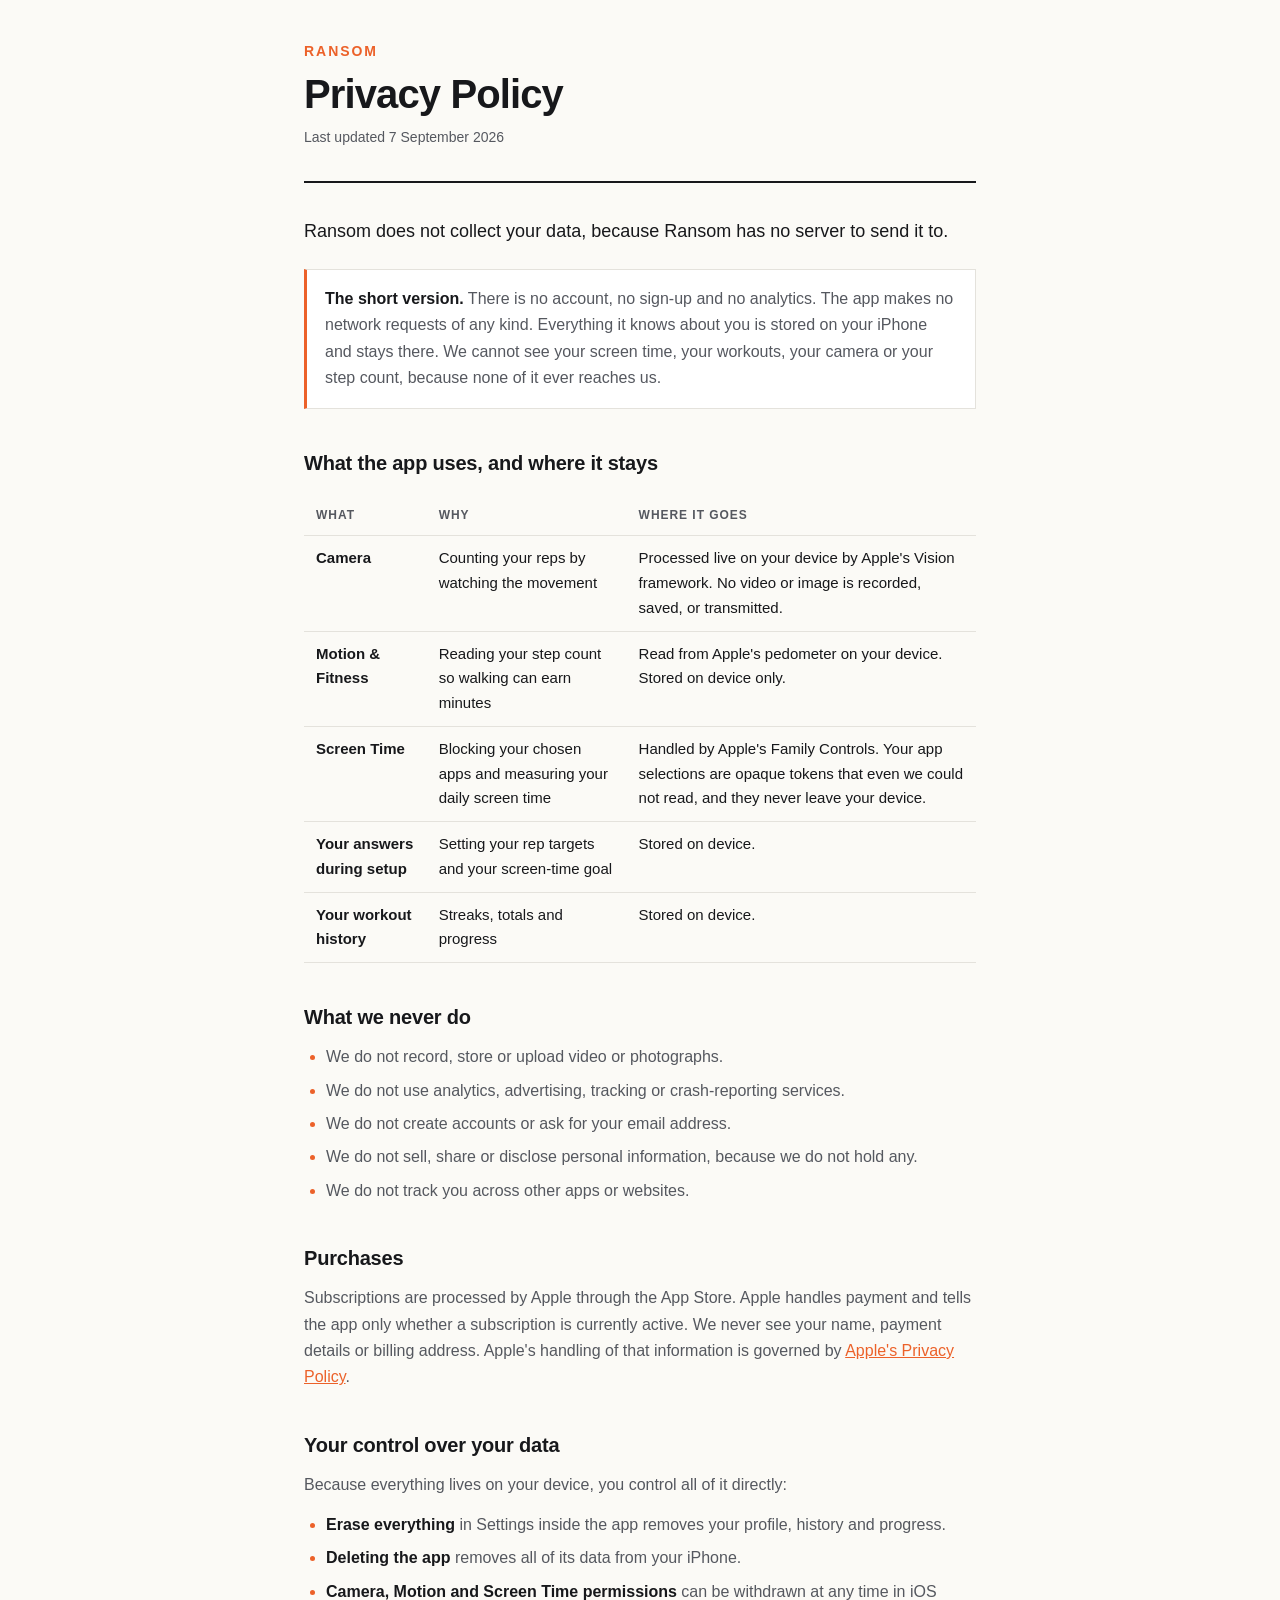
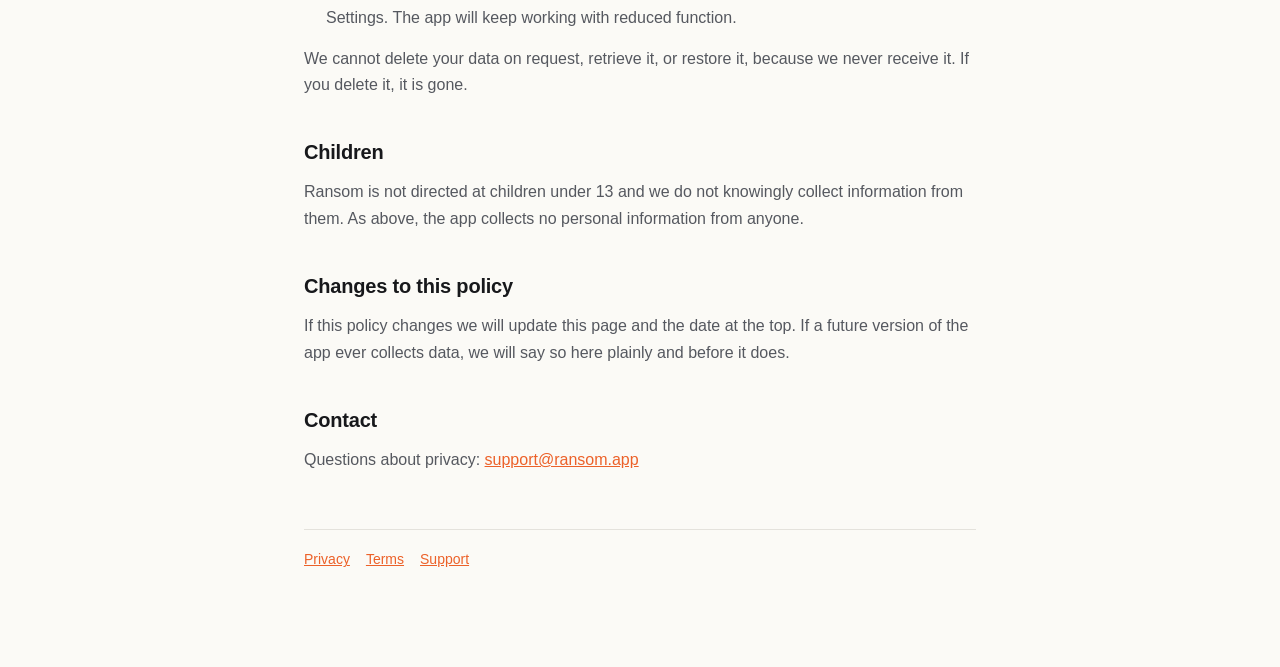
==== docs/privacy/index.html @ be6f7060 "Serve the legal pages from the repo, and stop linking to somebody else's domain ransom.app is not ou" ====
<!doctype html>
<html lang="en"><head>
<meta charset="utf-8"><meta name="viewport" content="width=device-width, initial-scale=1">
<title>Privacy Policy · Ransom</title><link rel="stylesheet" href="../style.css">
</head><body><div class="wrap">
<header>
  <div class="brand">Ransom</div>
  <h1>Privacy Policy</h1>
  <p class="updated">Last updated 7 September 2026</p>
</header>

<p class="lede">Ransom does not collect your data, because Ransom has no server to send it to.</p>

<div class="box">
  <p><strong>The short version.</strong> There is no account, no sign-up and no analytics. The app makes no network requests of any kind. Everything it knows about you is stored on your iPhone and stays there. We cannot see your screen time, your workouts, your camera or your step count, because none of it ever reaches us.</p>
</div>

<h2>What the app uses, and where it stays</h2>
<table>
  <tr><th>What</th><th>Why</th><th>Where it goes</th></tr>
  <tr><td><strong>Camera</strong></td><td>Counting your reps by watching the movement</td><td>Processed live on your device by Apple's Vision framework. No video or image is recorded, saved, or transmitted.</td></tr>
  <tr><td><strong>Motion &amp; Fitness</strong></td><td>Reading your step count so walking can earn minutes</td><td>Read from Apple's pedometer on your device. Stored on device only.</td></tr>
  <tr><td><strong>Screen Time</strong></td><td>Blocking your chosen apps and measuring your daily screen time</td><td>Handled by Apple's Family Controls. Your app selections are opaque tokens that even we could not read, and they never leave your device.</td></tr>
  <tr><td><strong>Your answers during setup</strong></td><td>Setting your rep targets and your screen-time goal</td><td>Stored on device.</td></tr>
  <tr><td><strong>Your workout history</strong></td><td>Streaks, totals and progress</td><td>Stored on device.</td></tr>
</table>

<h2>What we never do</h2>
<ul>
  <li>We do not record, store or upload video or photographs.</li>
  <li>We do not use analytics, advertising, tracking or crash-reporting services.</li>
  <li>We do not create accounts or ask for your email address.</li>
  <li>We do not sell, share or disclose personal information, because we do not hold any.</li>
  <li>We do not track you across other apps or websites.</li>
</ul>

<h2>Purchases</h2>
<p>Subscriptions are processed by Apple through the App Store. Apple handles payment and tells the app only whether a subscription is currently active. We never see your name, payment details or billing address. Apple's handling of that information is governed by <a href="https://www.apple.com/legal/privacy/">Apple's Privacy Policy</a>.</p>

<h2>Your control over your data</h2>
<p>Because everything lives on your device, you control all of it directly:</p>
<ul>
  <li><strong>Erase everything</strong> in Settings inside the app removes your profile, history and progress.</li>
  <li><strong>Deleting the app</strong> removes all of its data from your iPhone.</li>
  <li><strong>Camera, Motion and Screen Time permissions</strong> can be withdrawn at any time in iOS Settings. The app will keep working with reduced function.</li>
</ul>
<p>We cannot delete your data on request, retrieve it, or restore it, because we never receive it. If you delete it, it is gone.</p>

<h2>Children</h2>
<p>Ransom is not directed at children under 13 and we do not knowingly collect information from them. As above, the app collects no personal information from anyone.</p>

<h2>Changes to this policy</h2>
<p>If this policy changes we will update this page and the date at the top. If a future version of the app ever collects data, we will say so here plainly and before it does.</p>

<h2>Contact</h2>
<p>Questions about privacy: <a href="mailto:support@ransom.app">support@ransom.app</a></p>

<footer><a href="/privacy">Privacy</a><a href="/terms">Terms</a><a href="/support">Support</a></footer>
</div></body></html>
---- docs/style.css ----
:root {
  --paper: #FBFAF6;
  --ink: #17181B;
  --ink-2: #55585F;
  --brand: #EC6129;
  --rule: #E4E2DC;
  --surface: #FFFFFF;
}
@media (prefers-color-scheme: dark) {
  :root {
    --paper: #121316; --ink: #ECEDEF; --ink-2: #A8ACB4;
    --brand: #FF7C46; --rule: #2A2D33; --surface: #1A1C20;
  }
}
* { box-sizing: border-box; }
body {
  margin: 0; background: var(--paper); color: var(--ink);
  font: 16px/1.65 -apple-system, BlinkMacSystemFont, "Segoe UI", Helvetica, Arial, sans-serif;
  -webkit-font-smoothing: antialiased;
}
.wrap { max-width: 720px; margin: 0 auto; padding: 40px 24px 96px; }
header { border-bottom: 2px solid var(--ink); padding-bottom: 18px; margin-bottom: 34px; }
.brand { font-size: 14px; font-weight: 700; letter-spacing: .14em; text-transform: uppercase; color: var(--brand); }
h1 { font-size: clamp(30px, 5vw, 40px); line-height: 1.08; letter-spacing: -.022em; margin: 10px 0 0; }
.updated { color: var(--ink-2); font-size: 14px; margin-top: 10px; }
h2 { font-size: 20px; letter-spacing: -.01em; margin: 38px 0 10px; }
h3 { font-size: 16px; margin: 24px 0 6px; }
p, li { color: var(--ink-2); }
p { margin: 0 0 14px; }
ul { margin: 0 0 14px; padding-left: 22px; }
li { margin-bottom: 7px; }
li::marker { color: var(--brand); }
strong { color: var(--ink); font-weight: 600; }
a { color: var(--brand); }
.lede { font-size: 18px; color: var(--ink); }
.box {
  background: var(--surface); border: 1px solid var(--rule);
  border-left: 3px solid var(--brand); padding: 16px 18px; margin: 22px 0;
}
.box p:last-child { margin-bottom: 0; }
table { border-collapse: collapse; width: 100%; margin: 16px 0; font-size: 15px; }
th, td { text-align: left; padding: 10px 12px; border-bottom: 1px solid var(--rule); vertical-align: top; }
th { font-size: 12px; letter-spacing: .08em; text-transform: uppercase; color: var(--ink-2); }
footer { margin-top: 56px; padding-top: 18px; border-top: 1px solid var(--rule); font-size: 14px; color: var(--ink-2); }
footer a { margin-right: 16px; }
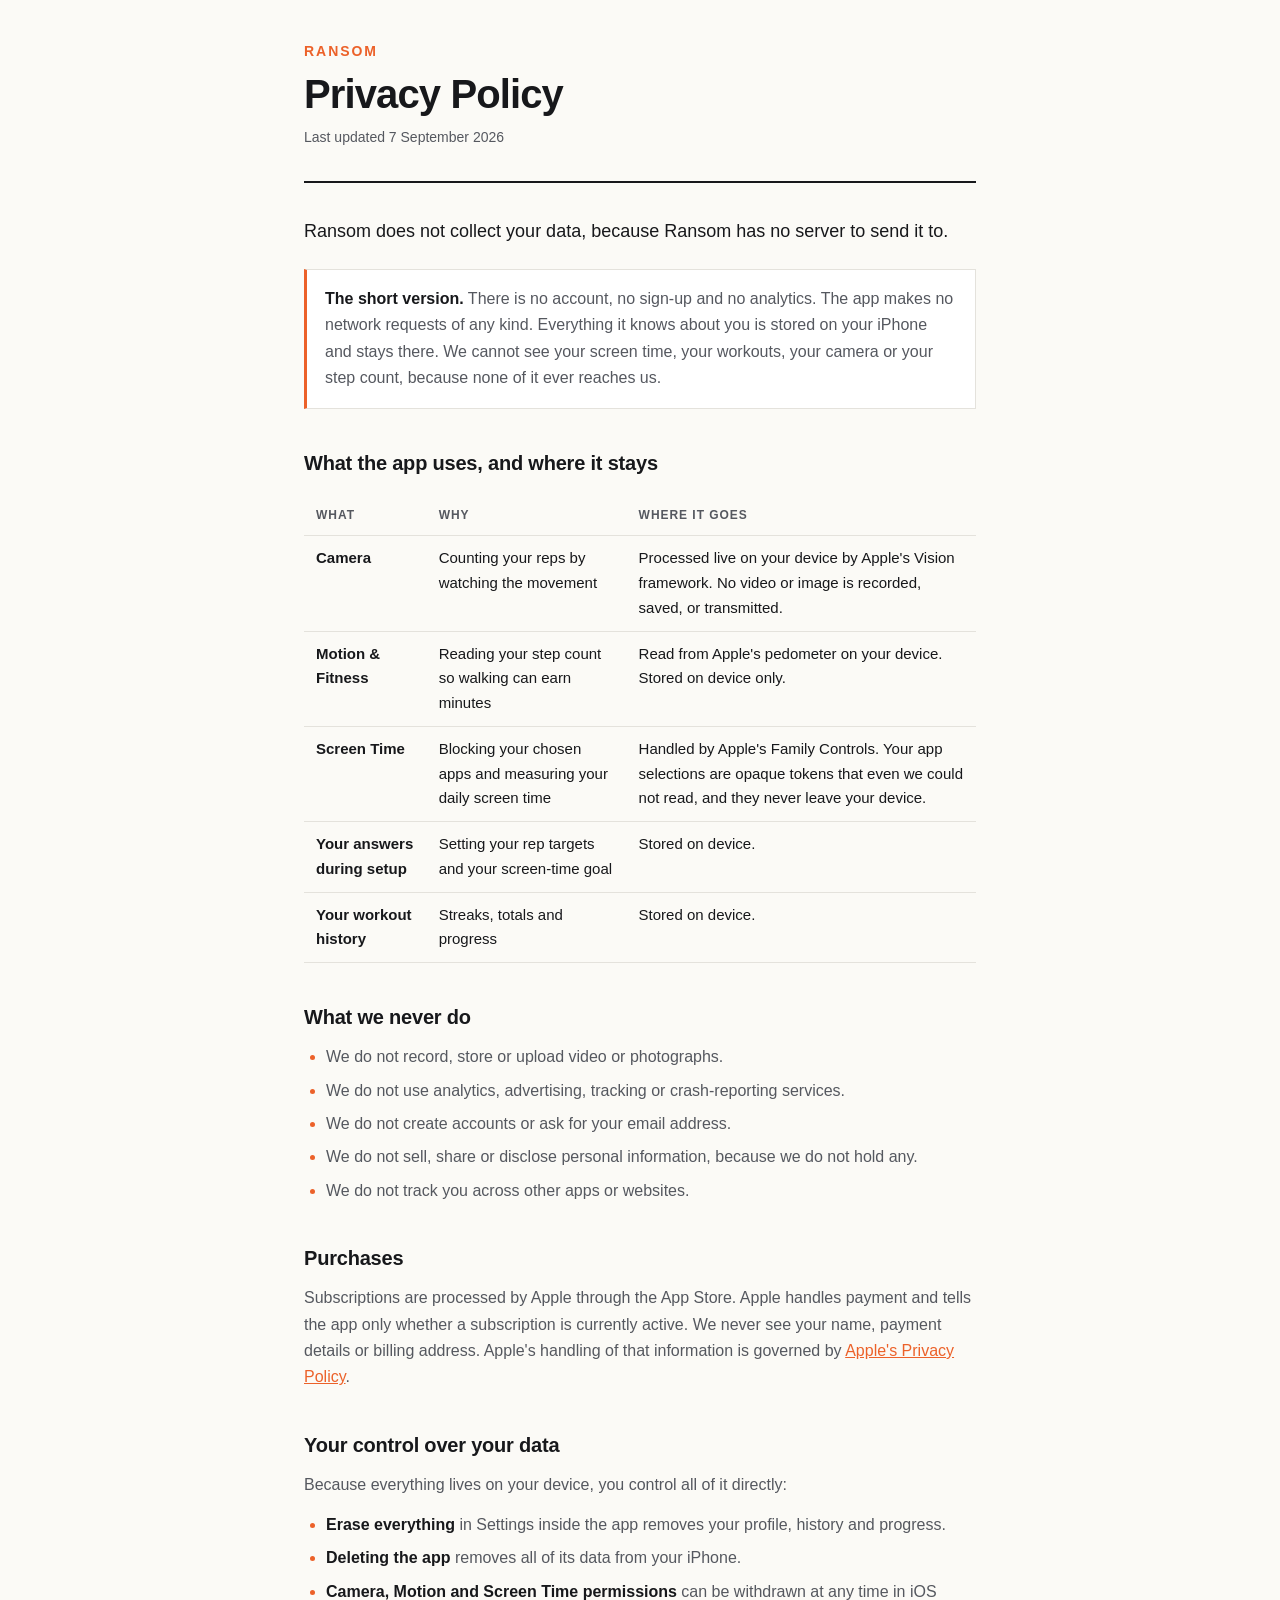
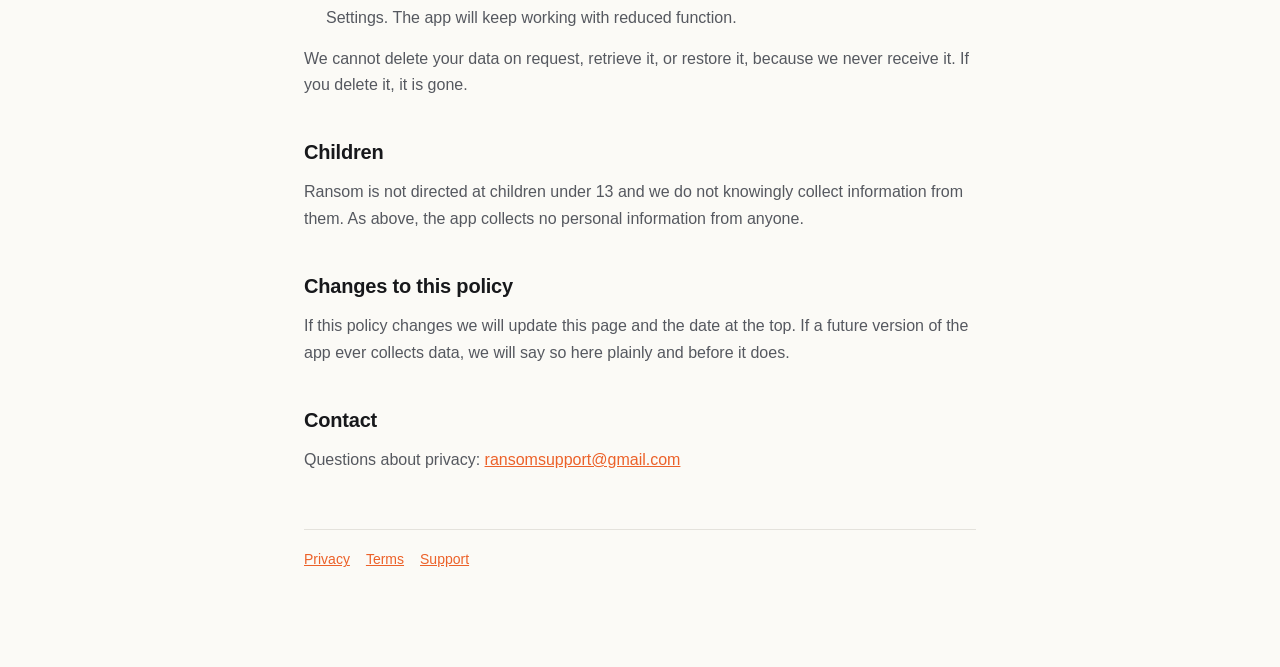
==== commit 781b75ef: "A support address that exists All three pages carried support@ransom.app, on a domain we do not own," ====
--- a/docs/privacy/index.html
+++ b/docs/privacy/index.html
@@ -53,7 +53,7 @@
 <p>If this policy changes we will update this page and the date at the top. If a future version of the app ever collects data, we will say so here plainly and before it does.</p>
 
 <h2>Contact</h2>
-<p>Questions about privacy: <a href="mailto:support@ransom.app">support@ransom.app</a></p>
+<p>Questions about privacy: <a href="mailto:ransomsupport@gmail.com">ransomsupport@gmail.com</a></p>
 
 <footer><a href="/privacy">Privacy</a><a href="/terms">Terms</a><a href="/support">Support</a></footer>
 </div></body></html>
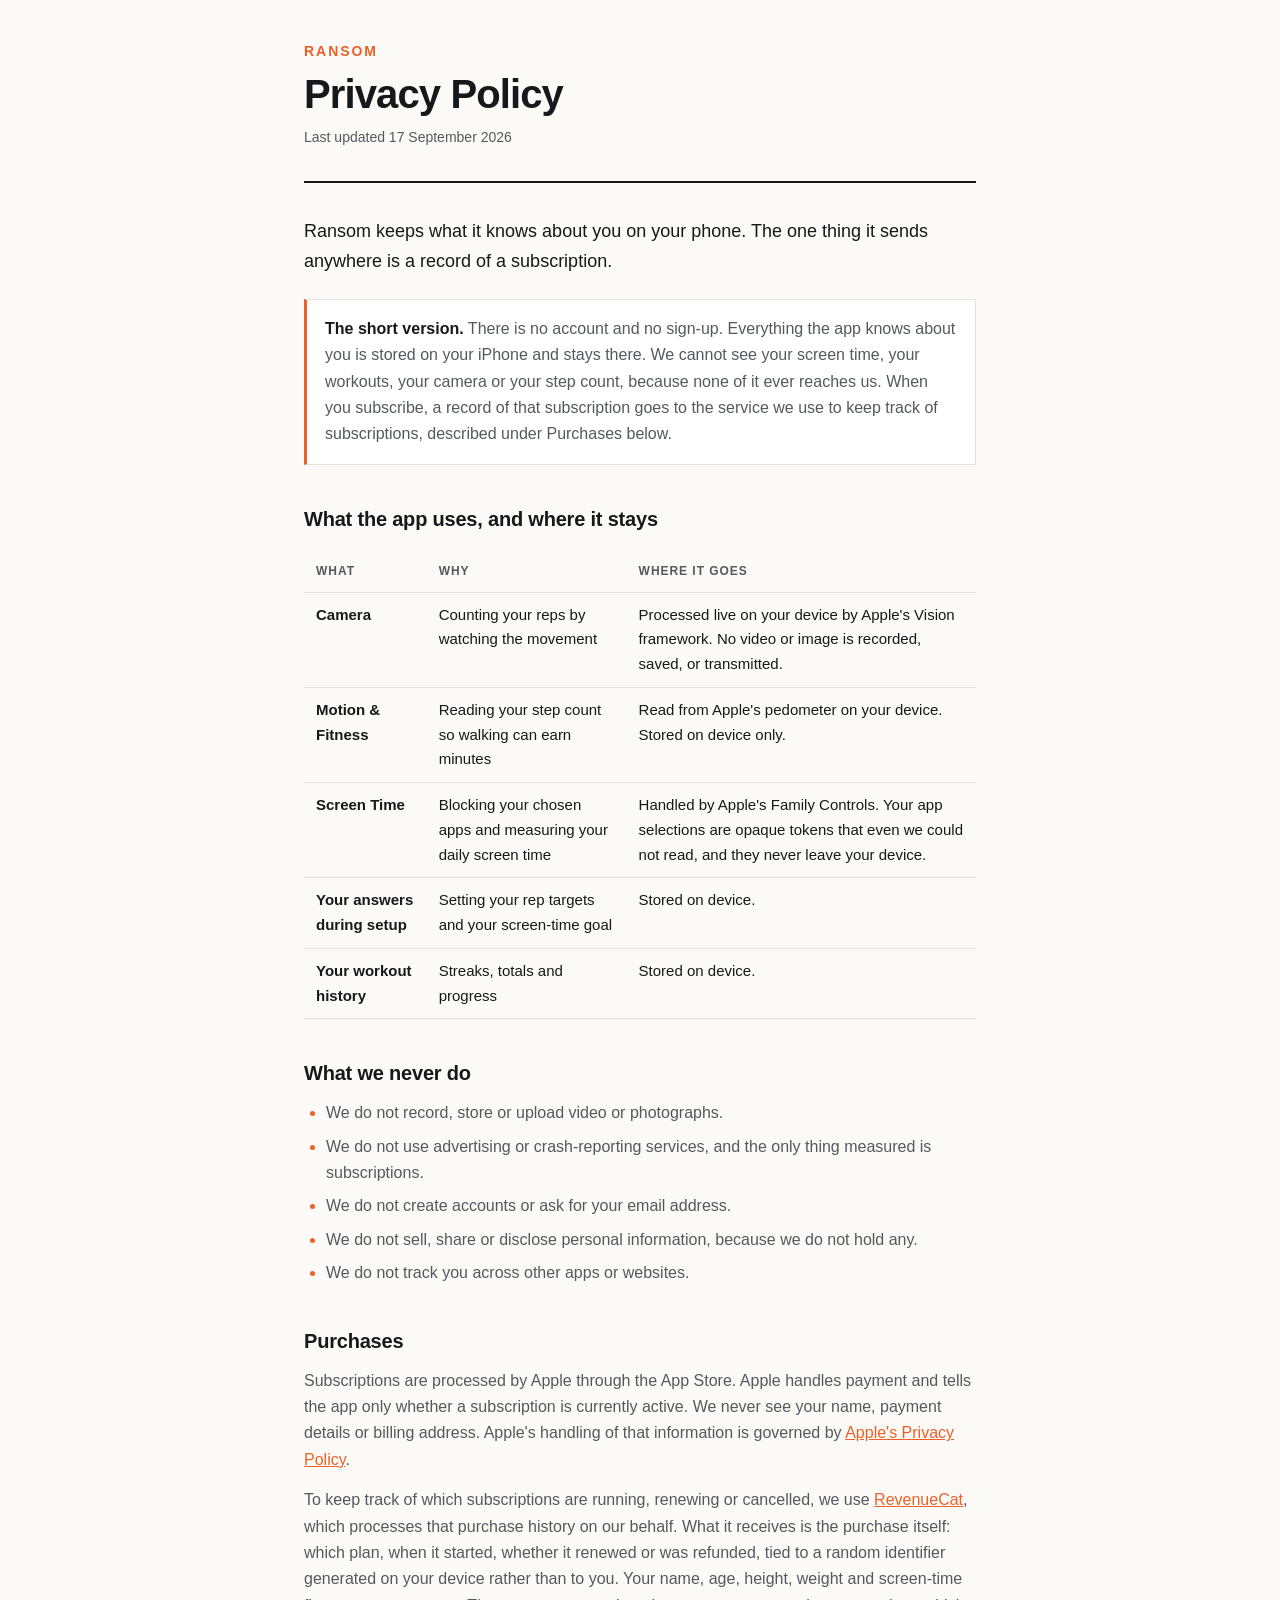
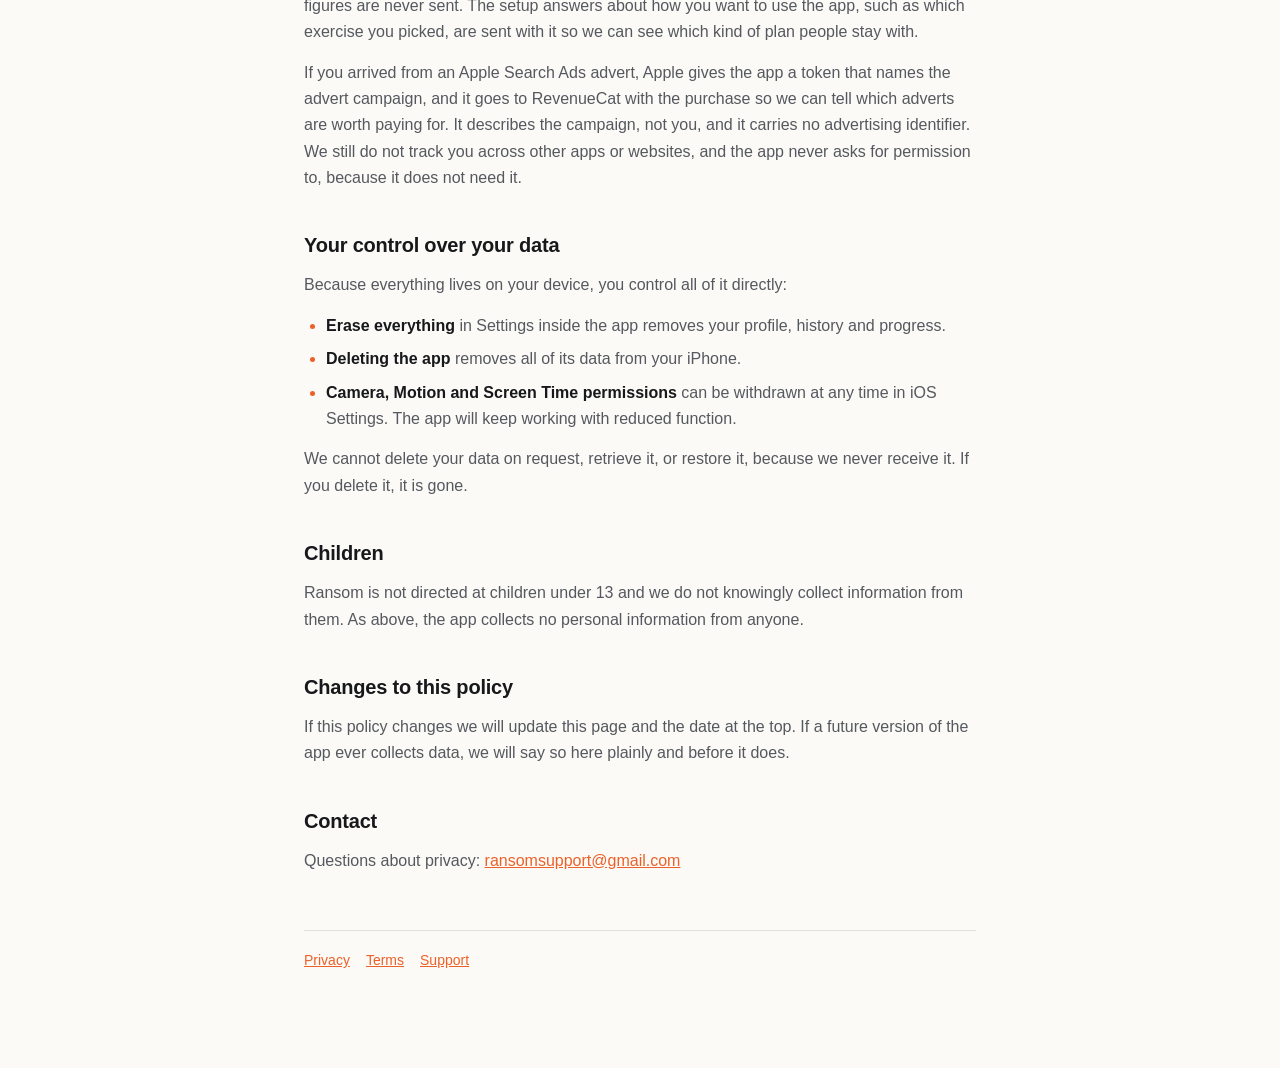
==== commit 18e6d894: "The privacy policy tells the truth about purchase records RevenueCat ships in 1.0.2, and the policy " ====
--- a/docs/privacy/index.html
+++ b/docs/privacy/index.html
@@ -6,13 +6,13 @@
 <header>
   <div class="brand">Ransom</div>
   <h1>Privacy Policy</h1>
-  <p class="updated">Last updated 7 September 2026</p>
+  <p class="updated">Last updated 17 September 2026</p>
 </header>
 
-<p class="lede">Ransom does not collect your data, because Ransom has no server to send it to.</p>
+<p class="lede">Ransom keeps what it knows about you on your phone. The one thing it sends anywhere is a record of a subscription.</p>
 
 <div class="box">
-  <p><strong>The short version.</strong> There is no account, no sign-up and no analytics. The app makes no network requests of any kind. Everything it knows about you is stored on your iPhone and stays there. We cannot see your screen time, your workouts, your camera or your step count, because none of it ever reaches us.</p>
+  <p><strong>The short version.</strong> There is no account and no sign-up. Everything the app knows about you is stored on your iPhone and stays there. We cannot see your screen time, your workouts, your camera or your step count, because none of it ever reaches us. When you subscribe, a record of that subscription goes to the service we use to keep track of subscriptions, described under Purchases below.</p>
 </div>
 
 <h2>What the app uses, and where it stays</h2>
@@ -28,7 +28,7 @@
 <h2>What we never do</h2>
 <ul>
   <li>We do not record, store or upload video or photographs.</li>
-  <li>We do not use analytics, advertising, tracking or crash-reporting services.</li>
+  <li>We do not use advertising or crash-reporting services, and the only thing measured is subscriptions.</li>
   <li>We do not create accounts or ask for your email address.</li>
   <li>We do not sell, share or disclose personal information, because we do not hold any.</li>
   <li>We do not track you across other apps or websites.</li>
@@ -36,6 +36,8 @@
 
 <h2>Purchases</h2>
 <p>Subscriptions are processed by Apple through the App Store. Apple handles payment and tells the app only whether a subscription is currently active. We never see your name, payment details or billing address. Apple's handling of that information is governed by <a href="https://www.apple.com/legal/privacy/">Apple's Privacy Policy</a>.</p>
+<p>To keep track of which subscriptions are running, renewing or cancelled, we use <a href="https://www.revenuecat.com/privacy/">RevenueCat</a>, which processes that purchase history on our behalf. What it receives is the purchase itself: which plan, when it started, whether it renewed or was refunded, tied to a random identifier generated on your device rather than to you. Your name, age, height, weight and screen-time figures are never sent. The setup answers about how you want to use the app, such as which exercise you picked, are sent with it so we can see which kind of plan people stay with.</p>
+<p>If you arrived from an Apple Search Ads advert, Apple gives the app a token that names the advert campaign, and it goes to RevenueCat with the purchase so we can tell which adverts are worth paying for. It describes the campaign, not you, and it carries no advertising identifier. We still do not track you across other apps or websites, and the app never asks for permission to, because it does not need it.</p>
 
 <h2>Your control over your data</h2>
 <p>Because everything lives on your device, you control all of it directly:</p>
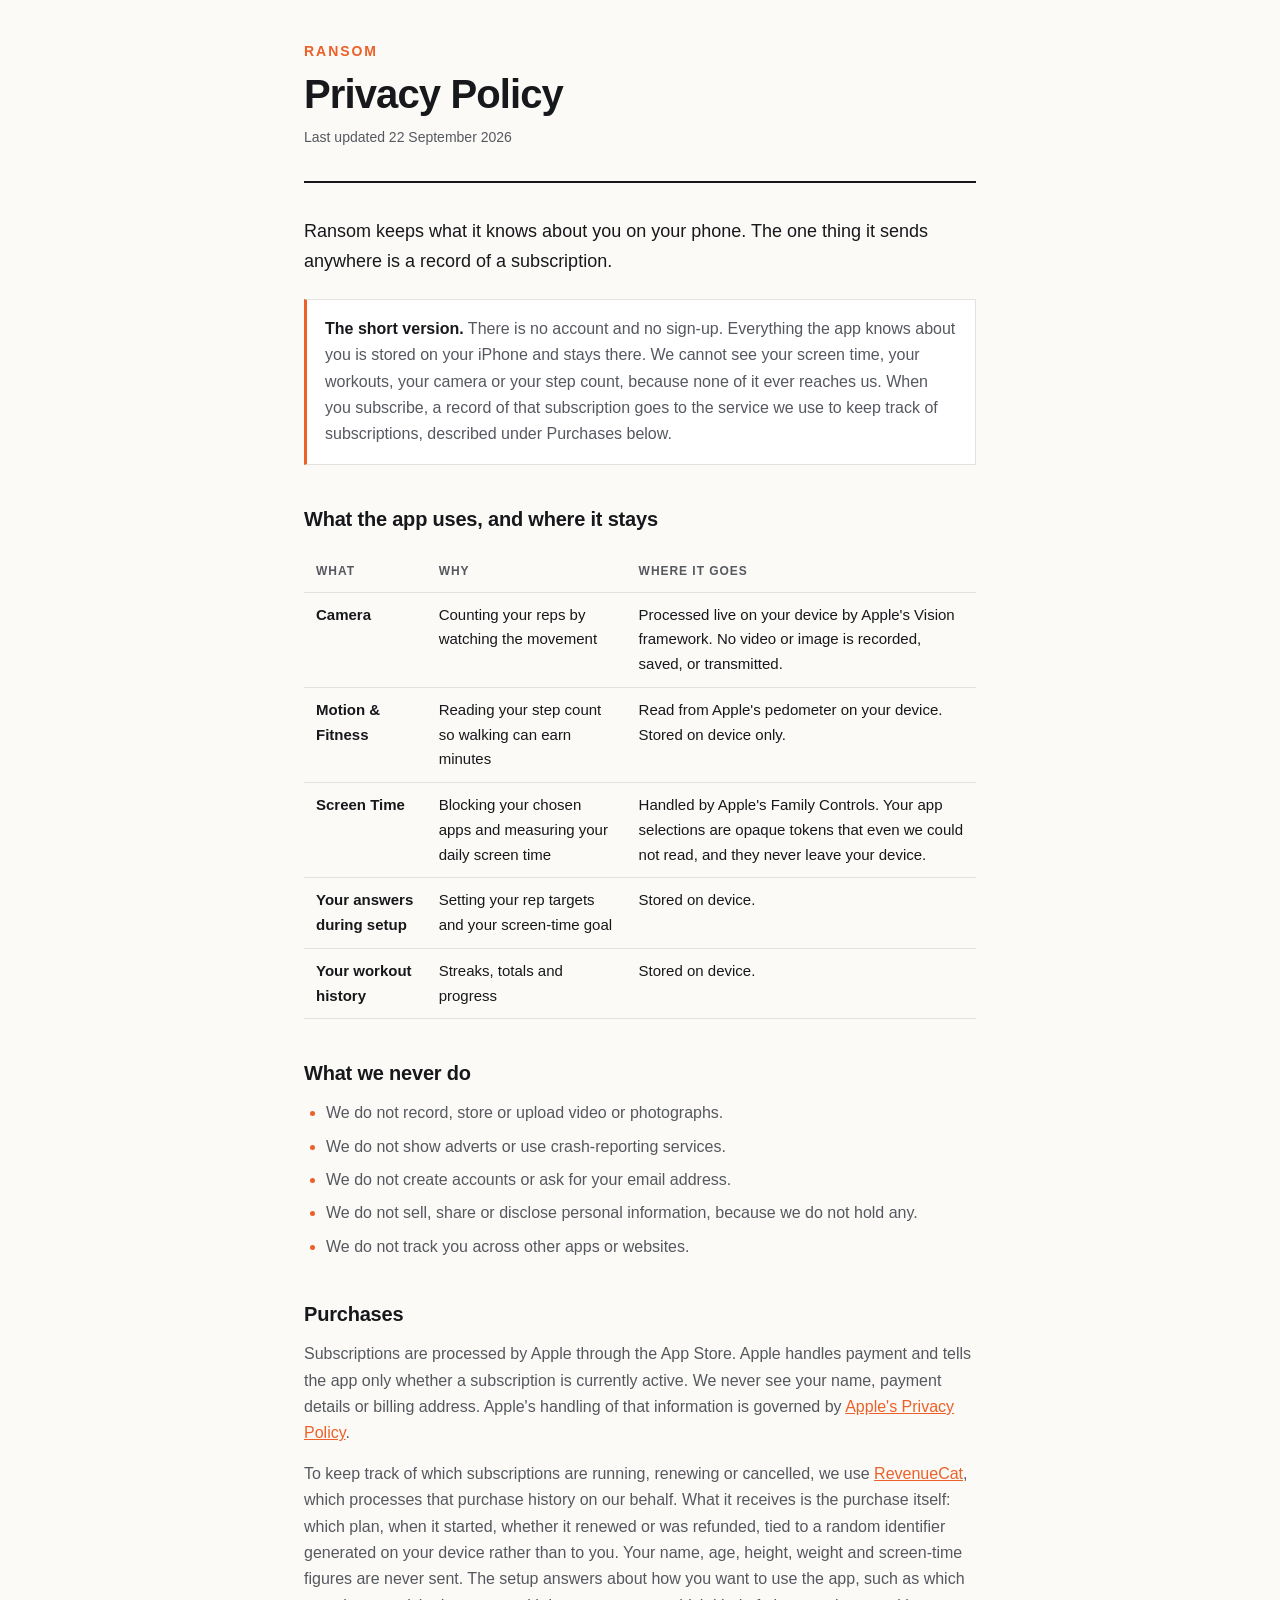
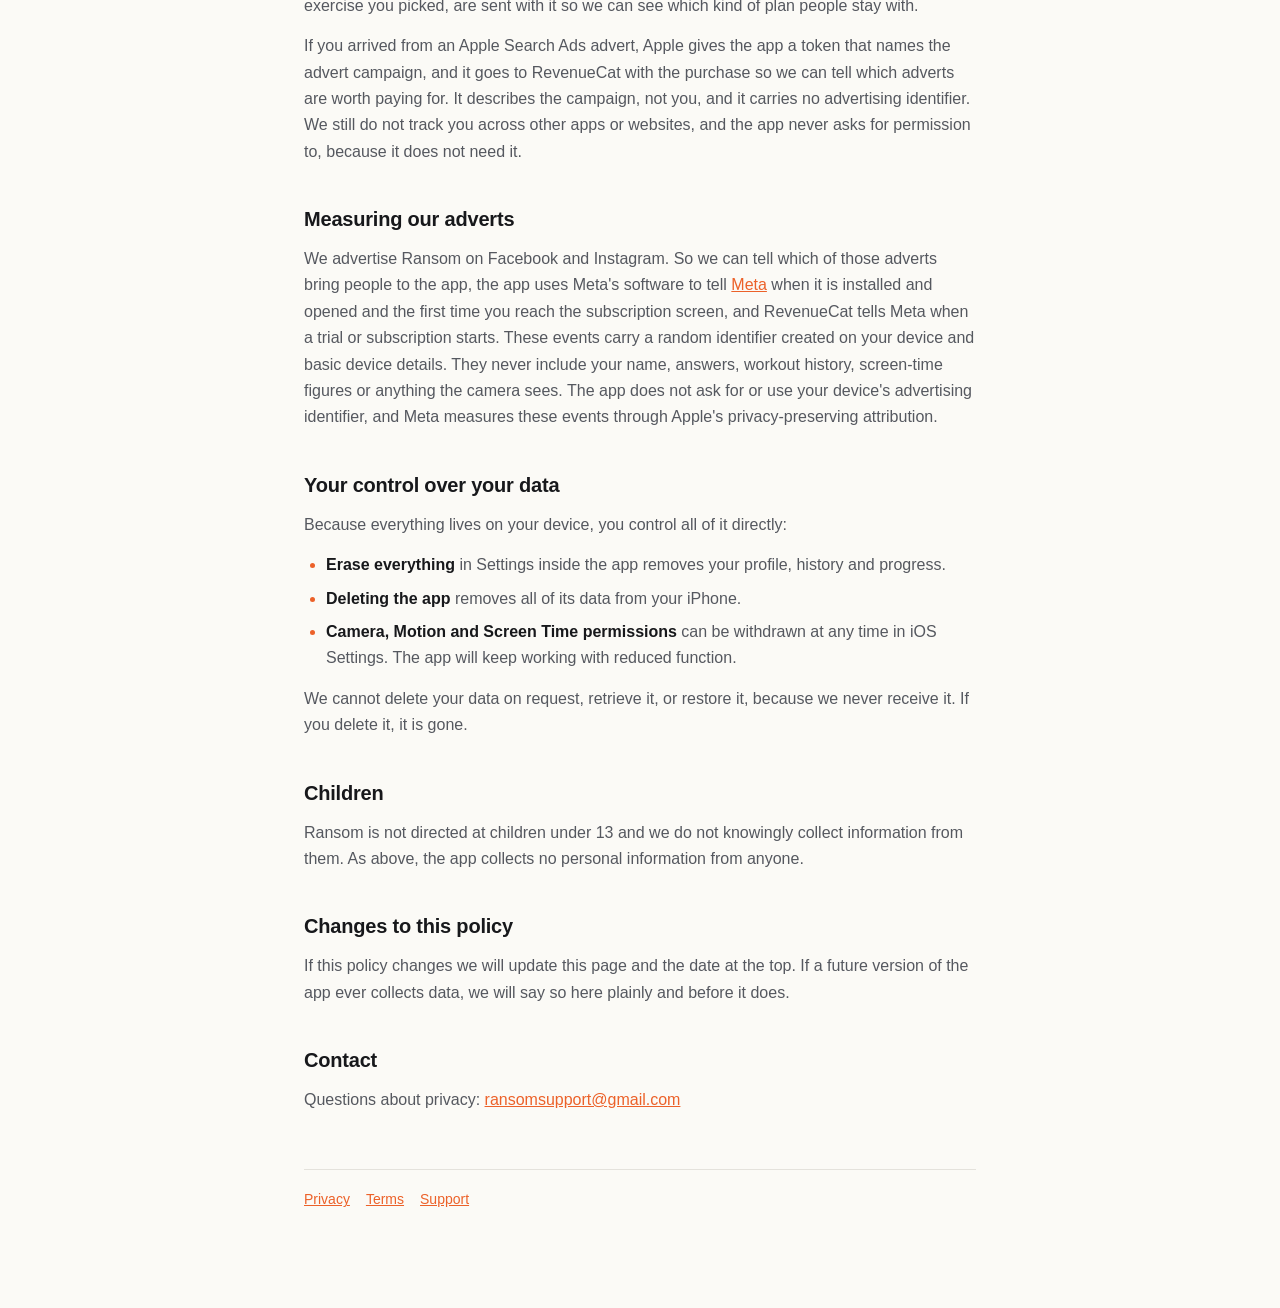
==== commit b3ef6006: "Version 1.0.3 (10), and name Meta in the privacy policy Co-Authored-By: Claude Opus 5.5 (1M context)" ====
--- a/docs/privacy/index.html
+++ b/docs/privacy/index.html
@@ -6,7 +6,7 @@
 <header>
   <div class="brand">Ransom</div>
   <h1>Privacy Policy</h1>
-  <p class="updated">Last updated 17 September 2026</p>
+  <p class="updated">Last updated 22 September 2026</p>
 </header>
 
 <p class="lede">Ransom keeps what it knows about you on your phone. The one thing it sends anywhere is a record of a subscription.</p>
@@ -28,7 +28,7 @@
 <h2>What we never do</h2>
 <ul>
   <li>We do not record, store or upload video or photographs.</li>
-  <li>We do not use advertising or crash-reporting services, and the only thing measured is subscriptions.</li>
+  <li>We do not show adverts or use crash-reporting services.</li>
   <li>We do not create accounts or ask for your email address.</li>
   <li>We do not sell, share or disclose personal information, because we do not hold any.</li>
   <li>We do not track you across other apps or websites.</li>
@@ -38,6 +38,9 @@
 <p>Subscriptions are processed by Apple through the App Store. Apple handles payment and tells the app only whether a subscription is currently active. We never see your name, payment details or billing address. Apple's handling of that information is governed by <a href="https://www.apple.com/legal/privacy/">Apple's Privacy Policy</a>.</p>
 <p>To keep track of which subscriptions are running, renewing or cancelled, we use <a href="https://www.revenuecat.com/privacy/">RevenueCat</a>, which processes that purchase history on our behalf. What it receives is the purchase itself: which plan, when it started, whether it renewed or was refunded, tied to a random identifier generated on your device rather than to you. Your name, age, height, weight and screen-time figures are never sent. The setup answers about how you want to use the app, such as which exercise you picked, are sent with it so we can see which kind of plan people stay with.</p>
 <p>If you arrived from an Apple Search Ads advert, Apple gives the app a token that names the advert campaign, and it goes to RevenueCat with the purchase so we can tell which adverts are worth paying for. It describes the campaign, not you, and it carries no advertising identifier. We still do not track you across other apps or websites, and the app never asks for permission to, because it does not need it.</p>
+
+<h2>Measuring our adverts</h2>
+<p>We advertise Ransom on Facebook and Instagram. So we can tell which of those adverts bring people to the app, the app uses Meta's software to tell <a href="https://www.facebook.com/privacy/policy/">Meta</a> when it is installed and opened and the first time you reach the subscription screen, and RevenueCat tells Meta when a trial or subscription starts. These events carry a random identifier created on your device and basic device details. They never include your name, answers, workout history, screen-time figures or anything the camera sees. The app does not ask for or use your device's advertising identifier, and Meta measures these events through Apple's privacy-preserving attribution.</p>
 
 <h2>Your control over your data</h2>
 <p>Because everything lives on your device, you control all of it directly:</p>
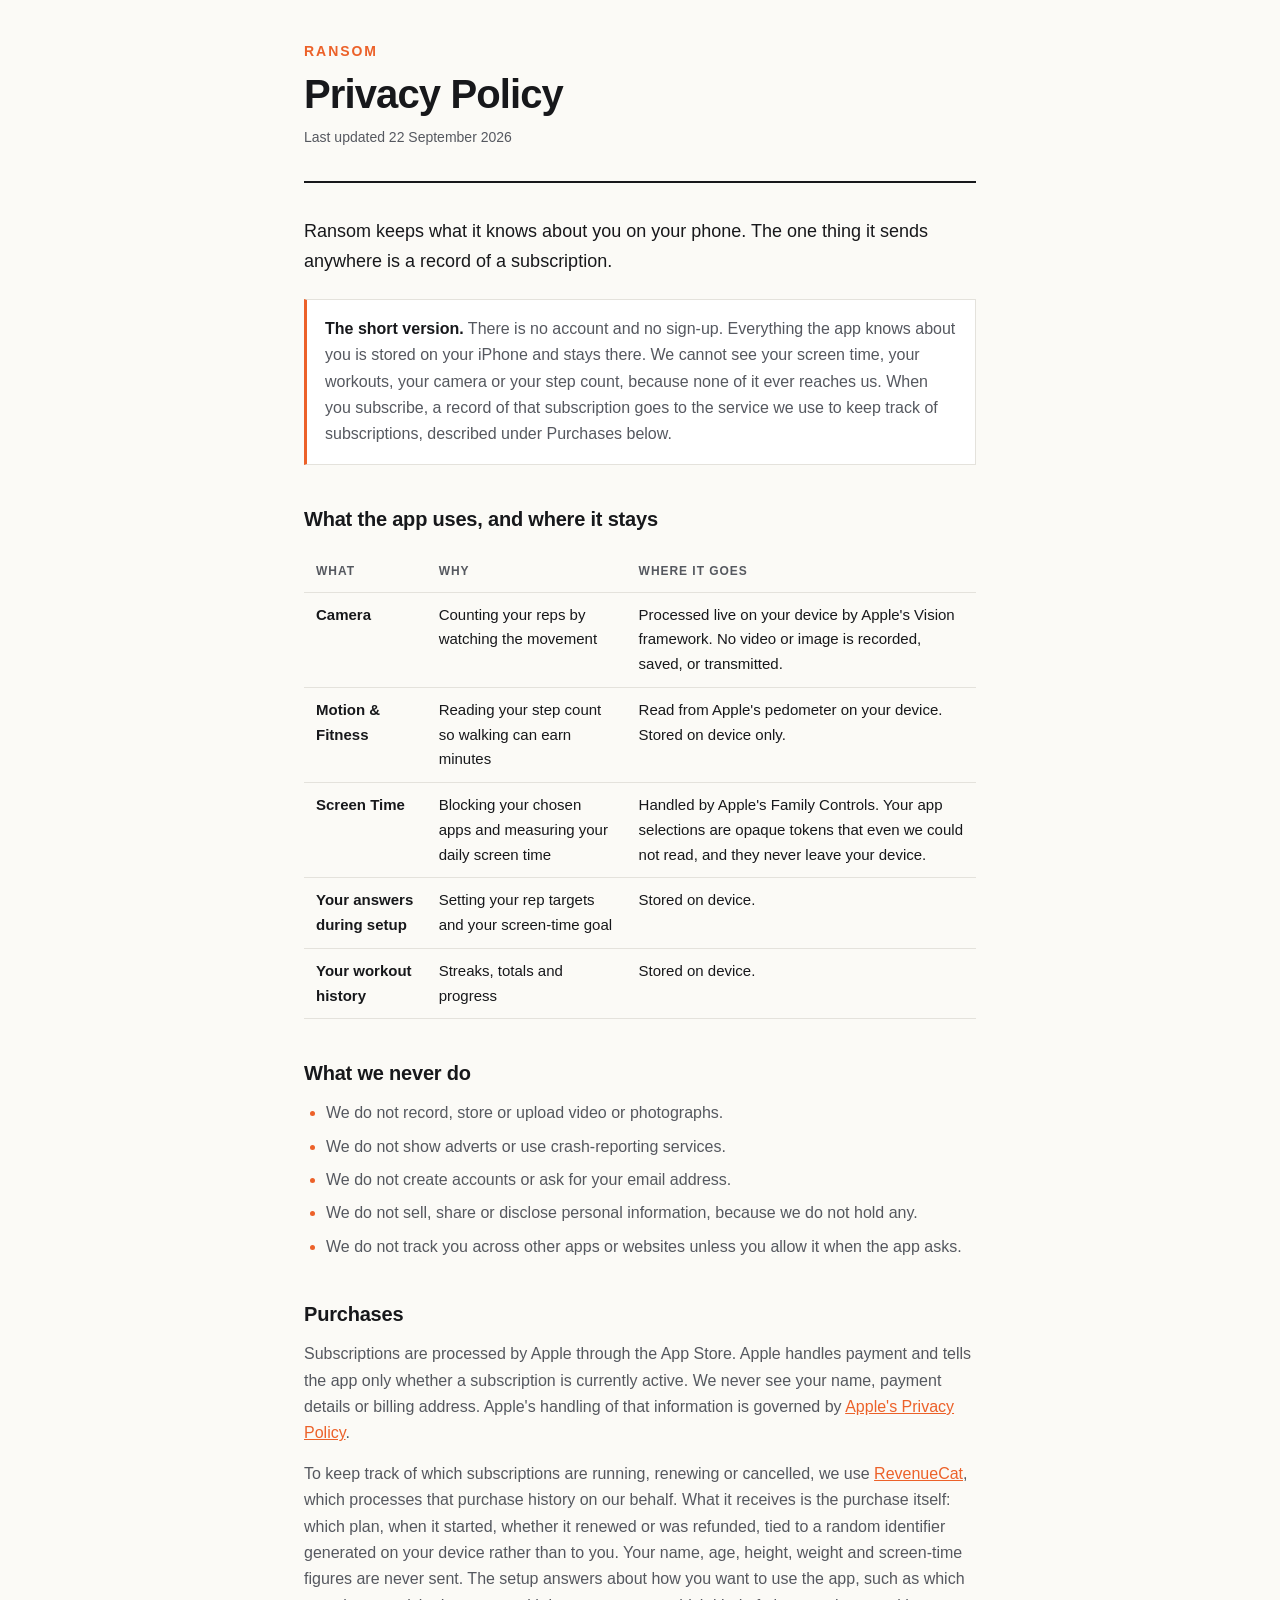
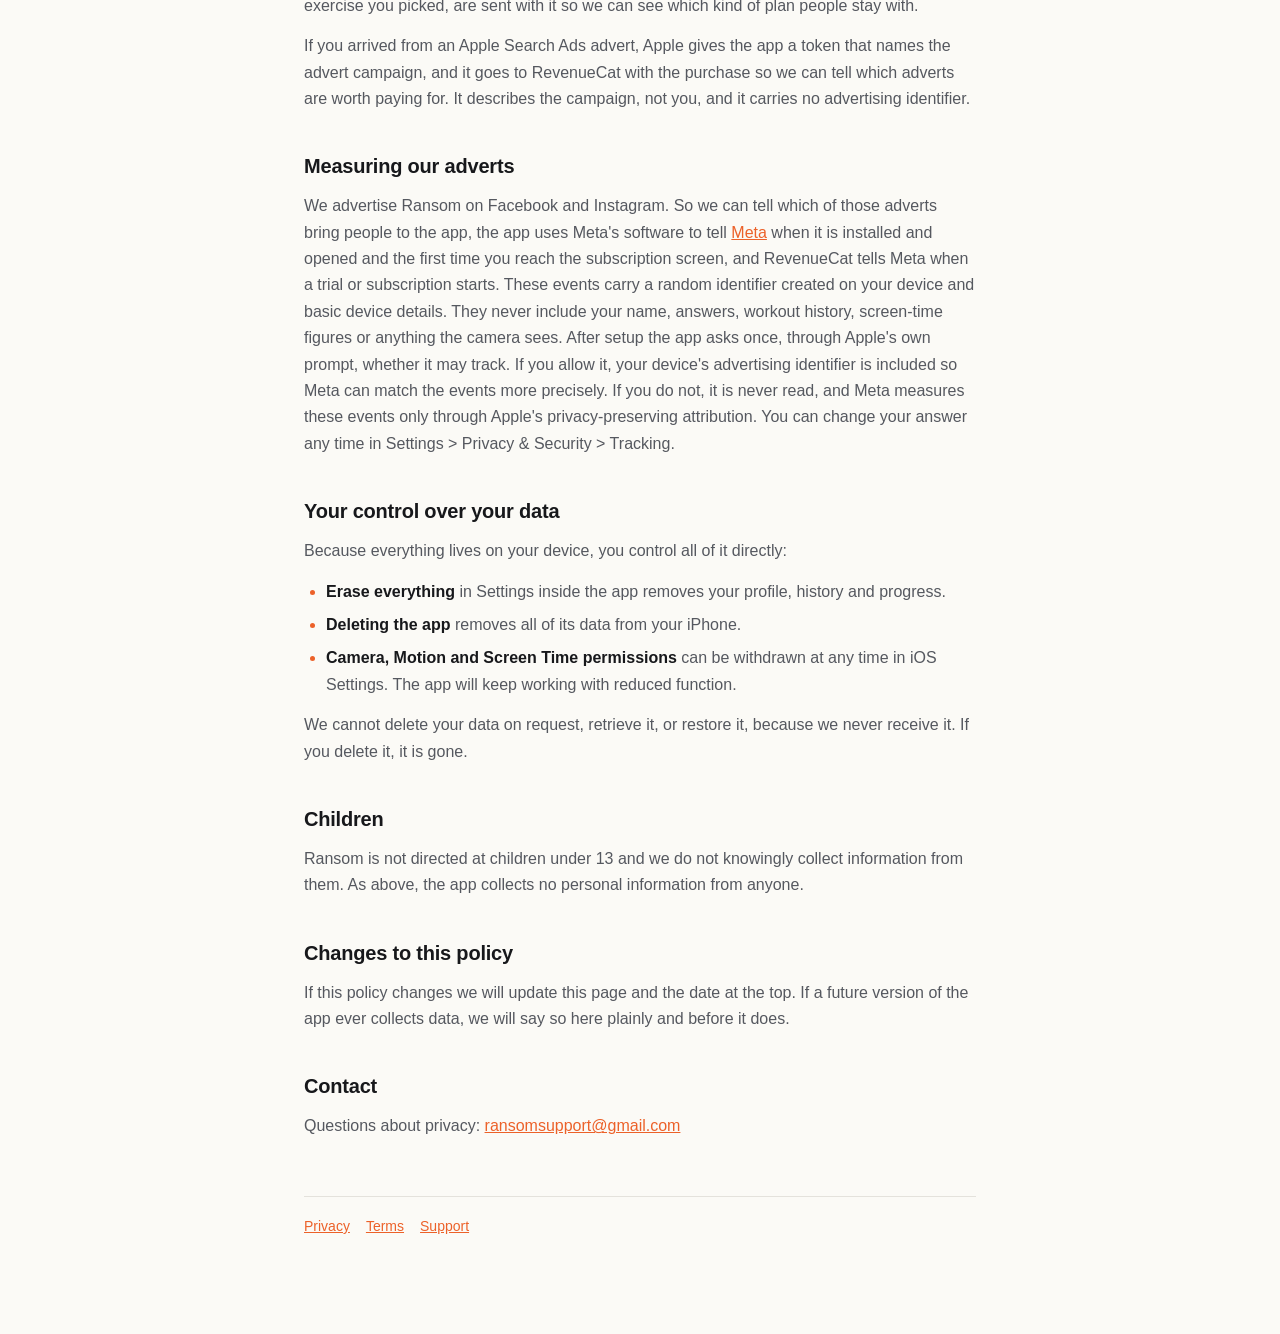
==== commit 65cc2bac: "Privacy policy: describe the tracking question Co-Authored-By: Claude Opus 5.5 (1M context) <noreply" ====
--- a/docs/privacy/index.html
+++ b/docs/privacy/index.html
@@ -31,16 +31,16 @@
   <li>We do not show adverts or use crash-reporting services.</li>
   <li>We do not create accounts or ask for your email address.</li>
   <li>We do not sell, share or disclose personal information, because we do not hold any.</li>
-  <li>We do not track you across other apps or websites.</li>
+  <li>We do not track you across other apps or websites unless you allow it when the app asks.</li>
 </ul>
 
 <h2>Purchases</h2>
 <p>Subscriptions are processed by Apple through the App Store. Apple handles payment and tells the app only whether a subscription is currently active. We never see your name, payment details or billing address. Apple's handling of that information is governed by <a href="https://www.apple.com/legal/privacy/">Apple's Privacy Policy</a>.</p>
 <p>To keep track of which subscriptions are running, renewing or cancelled, we use <a href="https://www.revenuecat.com/privacy/">RevenueCat</a>, which processes that purchase history on our behalf. What it receives is the purchase itself: which plan, when it started, whether it renewed or was refunded, tied to a random identifier generated on your device rather than to you. Your name, age, height, weight and screen-time figures are never sent. The setup answers about how you want to use the app, such as which exercise you picked, are sent with it so we can see which kind of plan people stay with.</p>
-<p>If you arrived from an Apple Search Ads advert, Apple gives the app a token that names the advert campaign, and it goes to RevenueCat with the purchase so we can tell which adverts are worth paying for. It describes the campaign, not you, and it carries no advertising identifier. We still do not track you across other apps or websites, and the app never asks for permission to, because it does not need it.</p>
+<p>If you arrived from an Apple Search Ads advert, Apple gives the app a token that names the advert campaign, and it goes to RevenueCat with the purchase so we can tell which adverts are worth paying for. It describes the campaign, not you, and it carries no advertising identifier.</p>
 
 <h2>Measuring our adverts</h2>
-<p>We advertise Ransom on Facebook and Instagram. So we can tell which of those adverts bring people to the app, the app uses Meta's software to tell <a href="https://www.facebook.com/privacy/policy/">Meta</a> when it is installed and opened and the first time you reach the subscription screen, and RevenueCat tells Meta when a trial or subscription starts. These events carry a random identifier created on your device and basic device details. They never include your name, answers, workout history, screen-time figures or anything the camera sees. The app does not ask for or use your device's advertising identifier, and Meta measures these events through Apple's privacy-preserving attribution.</p>
+<p>We advertise Ransom on Facebook and Instagram. So we can tell which of those adverts bring people to the app, the app uses Meta's software to tell <a href="https://www.facebook.com/privacy/policy/">Meta</a> when it is installed and opened and the first time you reach the subscription screen, and RevenueCat tells Meta when a trial or subscription starts. These events carry a random identifier created on your device and basic device details. They never include your name, answers, workout history, screen-time figures or anything the camera sees. After setup the app asks once, through Apple's own prompt, whether it may track. If you allow it, your device's advertising identifier is included so Meta can match the events more precisely. If you do not, it is never read, and Meta measures these events only through Apple's privacy-preserving attribution. You can change your answer any time in Settings > Privacy & Security > Tracking.</p>
 
 <h2>Your control over your data</h2>
 <p>Because everything lives on your device, you control all of it directly:</p>
